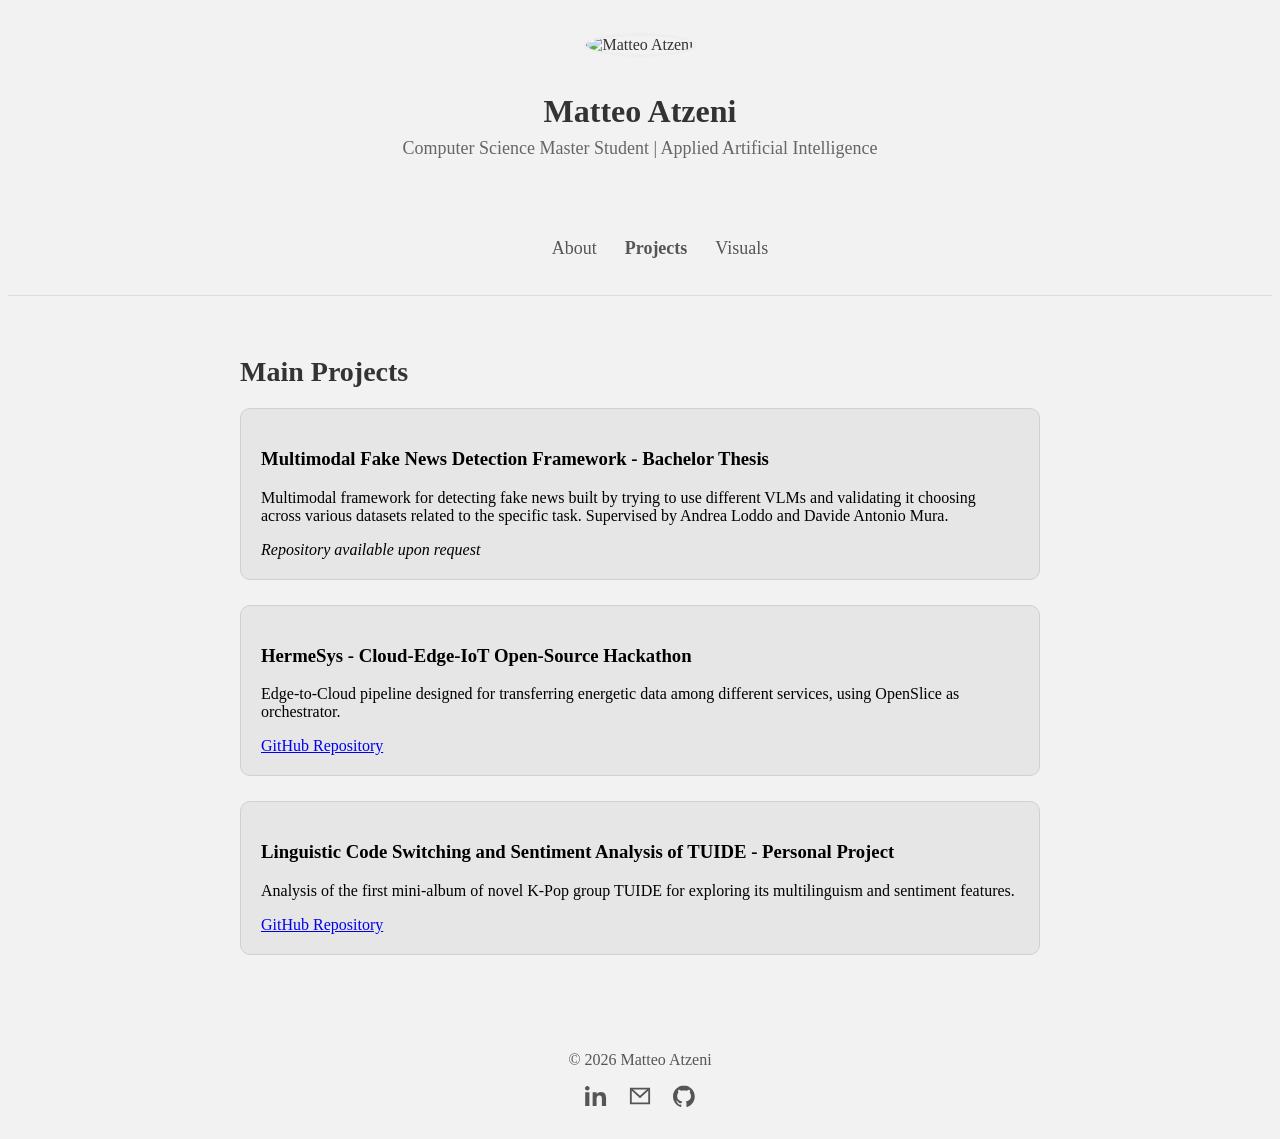
==== projects.html @ 86a218f9 "Add files via upload Website Structure" ====
<!DOCTYPE html>
<html lang="en">
    <head>
        <meta charset="UTF-8">
        <meta name="viewport" content="with=device-width, initial-scale=1.0">
        <title>Matteo Atzeni's Portfolio</title>
        <meta name="description" content="Welcome to Matteo Atzeni's personal website. CS Master student, beginner graphic designer 
        and curious about exploring the World.">
        <link rel="stylesheet" href="style.css">
    </head>
    <body>
        <header>
            <img src="https://avatars.githubusercontent.com/matteee23" alt="Matteo Atzeni" class="profile-pic">
            <h1>Matteo Atzeni</h1>
            <p>Computer Science Master Student | Applied Artificial Intelligence</p>
        </header>

       <nav class="navbar">
        <ul class="nav-links">
            <li><a href="index.html">About</a></li>
            <li><a href="projects.html"><b>Projects</b></a></li>
            <li><a href="visuals.html">Visuals</a></li>
        </ul>
        </nav>

        <section id="projects" class="projects-section">
            <h2>Main Projects</h2>

            <article class="project">
                <h3>Multimodal Fake News Detection Framework - Bachelor Thesis</h3>
                <p>Multimodal framework for detecting fake news built by trying to use different VLMs and validating it choosing
                    across various datasets related to the specific task. Supervised by Andrea Loddo and Davide Antonio Mura.
                </p>
                <i>Repository available upon request</i>
            </article>

            <article class="project">
                <h3>HermeSys - Cloud-Edge-IoT Open-Source Hackathon</h3>
                <p>Edge-to-Cloud pipeline designed for transferring energetic data among different services, using OpenSlice as 
                    orchestrator.</p>
                <a href="https://github.com/theMarck/HermeSys" target="_blank">GitHub Repository</a>
            </article>

            <article class="project">
                <h3>Linguistic Code Switching and Sentiment Analysis of TUIDE - Personal Project</h3>
                <p>Analysis of the first mini-album of novel K-Pop group TUIDE for exploring its multilinguism and sentiment features.</p>
                <a href="https://github.com/matteee23/TUIDE_Linguistic_Code_Switching_and_Sentiment_Analysis" target="_blank">
                    GitHub Repository</a>
            </article>
        </section>

        <footer class="footer">
            <p>© 2026 Matteo Atzeni</p>

            <div class="footer-links">
                <!-- LinkedIn -->
                <a href="https://linkedin.com/in/matteo-atzeni-657431433" target="_blank" aria-label="LinkedIn">
                    <svg width="22" height="22" viewBox="0 0 24 24" fill="none">
                        <path d="M4.98 3.5C4.98 4.88 3.86 6 2.5 6C1.12 6 0 4.88 0 3.5C0 2.12 1.12 1 2.5 1C3.86 1 4.98 2.12 4.98 3.5ZM0.22 8H4.78V23H0.22V8ZM8.34 8H12.72V10.06H12.78C13.38 8.84 14.94 7.5 17.22 7.5C22.02 7.5 23 10.62 23 15.06V23H18.44V15.88C18.44 13.94 18.4 11.44 15.72 11.44C13 11.44 12.62 13.56 12.62 15.72V23H8.34V8Z" fill="#555"/>
                    </svg>
                </a>

                <!-- Email -->
                <a href="mailto:atzenimatteo728@gmail.com" aria-label="Email">
                    <svg width="22" height="22" viewBox="0 0 24 24" fill="none">
                        <path d="M2 4H22V20H2V4Z" stroke="#555" stroke-width="2"/>
                        <path d="M22 4L12 13L2 4" stroke="#555" stroke-width="2"/>
                    </svg>
                </a>

                <!-- GitHub -->
                <a href="https://github.com/matteee23" target="_blank" aria-label="GitHub">
                    <svg width="22" height="22" viewBox="0 0 24 24" fill="none">
                        <path d="M12 0.5C5.37 0.5 0 5.87 0 12.5C0 17.85 3.44 22.35 8.21 23.98C8.82 24.09 9.05 23.72 9.05 23.4C9.05 23.11 
                        9.04 22.33 9.03 21.33C5.67 22.06 4.96 19.64 4.96 19.64C4.41 18.22 3.58 17.86 3.58 17.86C2.39 17.1 3.67 17.12 3.67 
                        17.12C4.99 17.21 5.69 18.47 5.69 18.47C6.82 20.41 8.72 19.85 9.45 19.53C9.56 18.72 9.88 18.17 10.24 17.86C7.46 
                        17.55 4.55 16.47 4.55 11.74C4.55 10.41 5.03 9.32 5.82 8.49C5.7 8.18 5.28 6.93 5.93 5.27C5.93 5.27 6.96 4.93 9.03 
                        6.39C9.99 6.12 11.03 6 12.07 6C13.11 6 14.15 6.12 15.11 6.39C17.18 4.93 18.21 5.27 18.21 5.27C18.86 6.93 18.44 8.18 
                        18.32 8.49C19.11 9.32 19.59 10.41 19.59 11.74C19.59 16.48 16.67 17.54 13.88 17.85C14.32 18.23 14.71 19.01 14.71 
                        20.22C14.71 22.01 14.69 23.04 14.69 23.4C14.69 23.72 14.92 24.1 15.53 23.98C20.31 22.35 23.75 17.85 23.75 12.5C23.75 
                        5.87 18.38 0.5 11.75 0.5H12Z" fill="#555"/>
                    </svg>
                </a>
            </div>
        </footer>
    </body>
</html>
---- style.css ----
body {
    background: #f2f2f2;
}



/* Header */
header {
    padding: 25px 0;
    text-align: center;
    color: #333;
}

.profile-pic {
    width: 140px;
    height: 140px;
    border-radius: 50%;
    object-fit: cover;
    margin-bottom: 15px;
    border: 3px solid #eee;
}

header h1 {
    font-size: 32px;
    font-weight: 600;
    margin-bottom: 8px;
}

header p {
    font-size: 18px;
    color: #666;
    margin-top: 0;
}

header nav {
    margin-top: 18px;
}

header nav a {
    margin: 0 14px;
    text-decoration: none;
    color: #555;
    font-size: 17px;
    transition: color 0.25s ease;
}

header nav a:hover {
    color: #000;
}



/* Navbar */
.navbar {
  display: flex;
  justify-content: center; /* centra tutto */
  align-items: center;
  padding: 20px 0;
  background-color: #f2f2f2; /* stesso background del body */
  border-bottom: 1px solid #dcdcdc; /* più soft */
  position: sticky;
  top: 0;
  z-index: 100;
}

/* Logo */
.logo {
  font-size: 1.4rem;
  font-weight: 600;
  color: #333;
  margin-right: 40px; /* spazio tra logo e link */
}

/* Links */
.nav-links {
  list-style: none;
  display: flex;
  gap: 28px; /* più elegante */
}

.nav-links a {
  text-decoration: none;
  color: #555;
  font-size: 18px; /* leggermente più grande */
  font-weight: 500;
  transition: color 0.25s ease;
}

.nav-links a:hover {
  color: #000;
}



/* About */
.about-section {
    max-width: 800px;
    margin: 60px auto;
    padding: 0 20px;
}

.about-section h2 {
    font-size: 28px;
    font-weight: 600;
    margin-bottom: 20px;
    color: #333;
}

.about-section p {
    font-size: 18px;
    line-height: 1.6;
    color: #555;
}

.beni-beniu {
    display: flex;
    align-items: center;
    gap: 10px; /* distance between text and image */
}

.beni-beniu h2 {
    margin: 0; /* avoiding weird spaces */
}



/* Projects */
.projects-section {
    max-width: 800px;
    margin: 60px auto;
    padding: 0 20px;
}

.projects-section h2 {
    font-size: 28px;
    font-weight: 600;
    margin-bottom: 20px;
    color: #333;
}

.projects-section article {
    background: #e6e6e6;
    padding: 20px;
    border-radius: 10px;
    margin-bottom: 25px;
    border: 1px solid #d0d0d0;
    transition: all 0.25s ease;
}

.projects-section article:hover {
    background: #ffffff;
    transform: translateY(-4px);
    box-shadow: 0 10px 25px rgba(0,0,0,0.15);
    border-color: #bcbcbc;
}

.project-item h3 {
    margin-top: 0;
    font-size: 22px;
    color: #333;
}

.project-item p {
    font-size: 17px;
    color: #555;
    line-height: 1.6;
}



/* Visual */
.visuals-section {
    max-width: 800px;
    margin: 60px auto;
    padding: 0 20px;
}

.visuals-section h2 {
    font-size: 28px;
    font-weight: 600;
    margin-bottom: 20px;
    color: #333;
    text-align: center;
}

/* Carosello */
.carousel {
    display: flex;
    overflow-x: auto;
    scroll-snap-type: x mandatory;
    gap: 20px;
    padding-bottom: 10px;
}

.carousel::-webkit-scrollbar {
    height: 8px;
}

.carousel::-webkit-scrollbar-thumb {
    background: #ccc;
    border-radius: 4px;
}

.carousel-item {
    min-width: 260px;
    background: #e6e6e6;
    border-radius: 10px;
    border: 1px solid #d0d0d0;
    scroll-snap-align: start;
    transition: all 0.25s ease;
    overflow: hidden;
}

.carousel-item:hover {
    background: #ffffff;
    transform: translateY(-4px);
    box-shadow: 0 10px 25px rgba(0,0,0,0.15);
    border-color: #bcbcbc;
}

.carousel-item img {
    width: 100%;
    height: 180px;
    object-fit: cover;
}

.caption {
    padding: 12px;
    font-size: 16px;
    color: #555;
    text-align: center;
}



/* Footer */
.footer {
    padding: 20px;
    text-align: center;
    color: #555;
    margin-top: 40px;
}

.footer-links {
    margin-top: 12px;
    display: flex;
    justify-content: center;
    gap: 22px;
}

.footer-links a svg {
    transition: all 0.25s ease;
}

.footer-links a:hover svg path {
    fill: #000;
    stroke: #000;
}



/* FULLSCREEN IMAGE OVERLAY */
.overlay {
    position: fixed;
    top: 0;
    left: 0;
    width: 100%;
    height: 100%;
    background: rgba(0,0,0,0.85);
    display: flex;
    justify-content: center;
    align-items: center;
    opacity: 0;
    pointer-events: none;
    transition: opacity 0.25s ease;
    z-index: 999;
}

/* Zoom-in animation */
.overlay img {
    max-width: 90%;
    max-height: 90%;
    border-radius: 10px;
    box-shadow: 0 0 25px rgba(255,255,255,0.2);
    transform: scale(0.85);
    transition: transform 0.25s ease;
}

/* When overlay is active */
.overlay:target {
    opacity: 1;
    pointer-events: auto;
}

.overlay:target img {
    transform: scale(1);
}

/* Click anywhere to close */
.overlay .close {
    position: absolute;
    width: 100%;
    height: 100%;
    top: 0;
    left: 0;
}
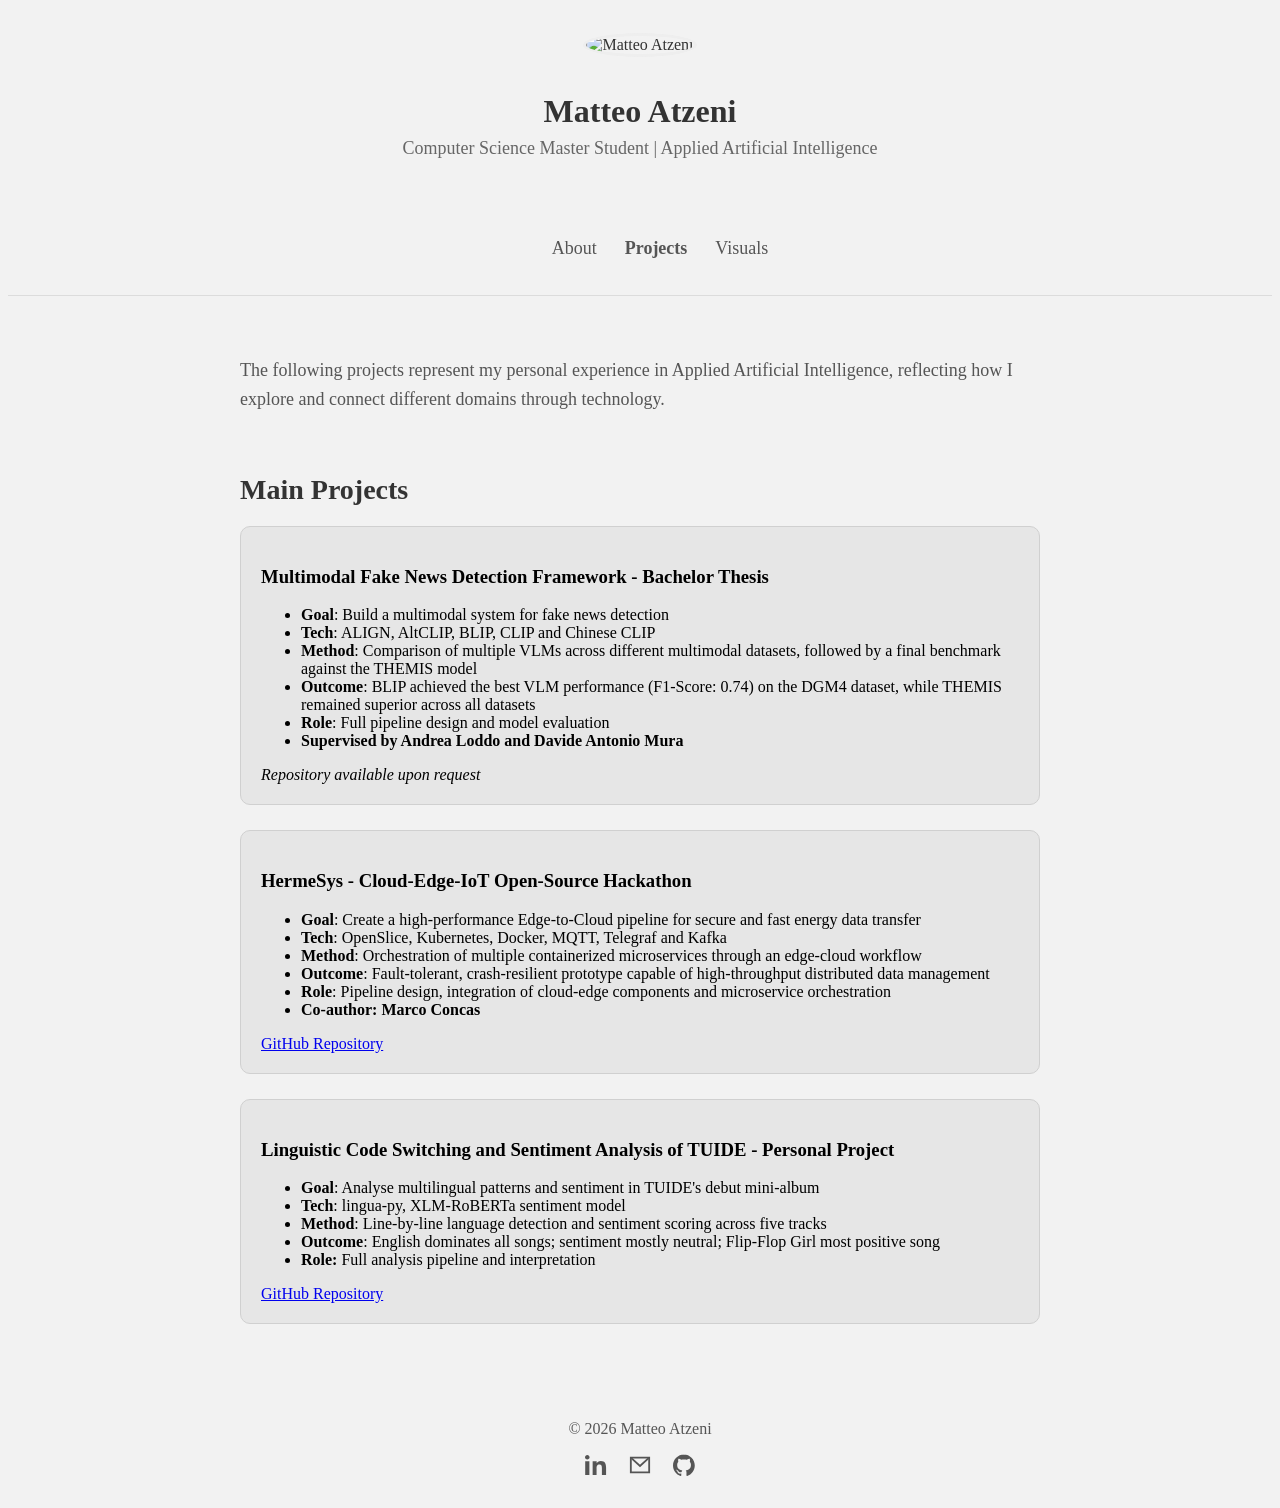
==== commit 2a83c857: "Update projects.html" ====
--- a/projects.html
+++ b/projects.html
@@ -3,7 +3,7 @@
     <head>
         <meta charset="UTF-8">
         <meta name="viewport" content="with=device-width, initial-scale=1.0">
-        <title>Matteo Atzeni's Portfolio</title>
+        <title>Matteo Atzeni's Portfolio | Projects</title>
         <meta name="description" content="Welcome to Matteo Atzeni's personal website. CS Master student, beginner graphic designer 
         and curious about exploring the World.">
         <link rel="stylesheet" href="style.css">
@@ -23,27 +23,53 @@
         </ul>
         </nav>
 
+         <section id="about" class="about-section">
+            <p>The following projects represent my personal experience in Applied Artificial Intelligence, reflecting how I explore 
+                and connect different domains through technology.
+            </p>
+        </section>
+
         <section id="projects" class="projects-section">
             <h2>Main Projects</h2>
 
             <article class="project">
                 <h3>Multimodal Fake News Detection Framework - Bachelor Thesis</h3>
-                <p>Multimodal framework for detecting fake news built by trying to use different VLMs and validating it choosing
-                    across various datasets related to the specific task. Supervised by Andrea Loddo and Davide Antonio Mura.
-                </p>
+                <ul>
+                    <li><b>Goal</b>: Build a multimodal system for fake news detection</li>
+                    <li><b>Tech</b>: ALIGN, AltCLIP, BLIP, CLIP and Chinese CLIP</li>
+                    <li><b>Method</b>: Comparison of multiple VLMs across different multimodal datasets, followed by a final benchmark against
+                        the THEMIS model</li>
+                    <li><b>Outcome</b>: BLIP achieved the best VLM performance (F1-Score: 0.74) on the DGM4 dataset, while THEMIS remained 
+                        superior across all datasets</li>
+                    <li><b>Role</b>: Full pipeline design and model evaluation</li>
+                    <li><b>Supervised by Andrea Loddo and Davide Antonio Mura</b></li>
+                </ul>
                 <i>Repository available upon request</i>
             </article>
 
+
             <article class="project">
                 <h3>HermeSys - Cloud-Edge-IoT Open-Source Hackathon</h3>
-                <p>Edge-to-Cloud pipeline designed for transferring energetic data among different services, using OpenSlice as 
-                    orchestrator.</p>
+                  <ul>
+                    <li><b>Goal</b>: Create a high-performance Edge-to-Cloud pipeline for secure and fast energy data transfer</li>
+                    <li><b>Tech</b>: OpenSlice, Kubernetes, Docker, MQTT, Telegraf and Kafka</li>
+                    <li><b>Method</b>: Orchestration of multiple containerized microservices through an edge-cloud workflow</li>
+                    <li><b>Outcome</b>: Fault-tolerant, crash-resilient prototype capable of high-throughput distributed data management</li>
+                    <li><b>Role</b>: Pipeline design, integration of cloud-edge components and microservice orchestration</li>
+                    <li><b>Co-author: Marco Concas </b></li>
+                </ul>
                 <a href="https://github.com/theMarck/HermeSys" target="_blank">GitHub Repository</a>
             </article>
 
             <article class="project">
                 <h3>Linguistic Code Switching and Sentiment Analysis of TUIDE - Personal Project</h3>
-                <p>Analysis of the first mini-album of novel K-Pop group TUIDE for exploring its multilinguism and sentiment features.</p>
+                <ul>
+                    <li><b>Goal</b>: Analyse multilingual patterns and sentiment in TUIDE's debut mini-album</li>
+                    <li><b>Tech</b>: lingua-py, XLM-RoBERTa sentiment model</li>
+                    <li><b>Method</b>: Line-by-line language detection and sentiment scoring across five tracks</li>
+                    <li><b>Outcome</b>: English dominates all songs; sentiment mostly neutral; Flip-Flop Girl most positive song</li>
+                    <li><b>Role:</b> Full analysis pipeline and interpretation</li>
+                </ul>
                 <a href="https://github.com/matteee23/TUIDE_Linguistic_Code_Switching_and_Sentiment_Analysis" target="_blank">
                     GitHub Repository</a>
             </article>
@@ -84,4 +110,4 @@
             </div>
         </footer>
     </body>
-</html>+</html>
